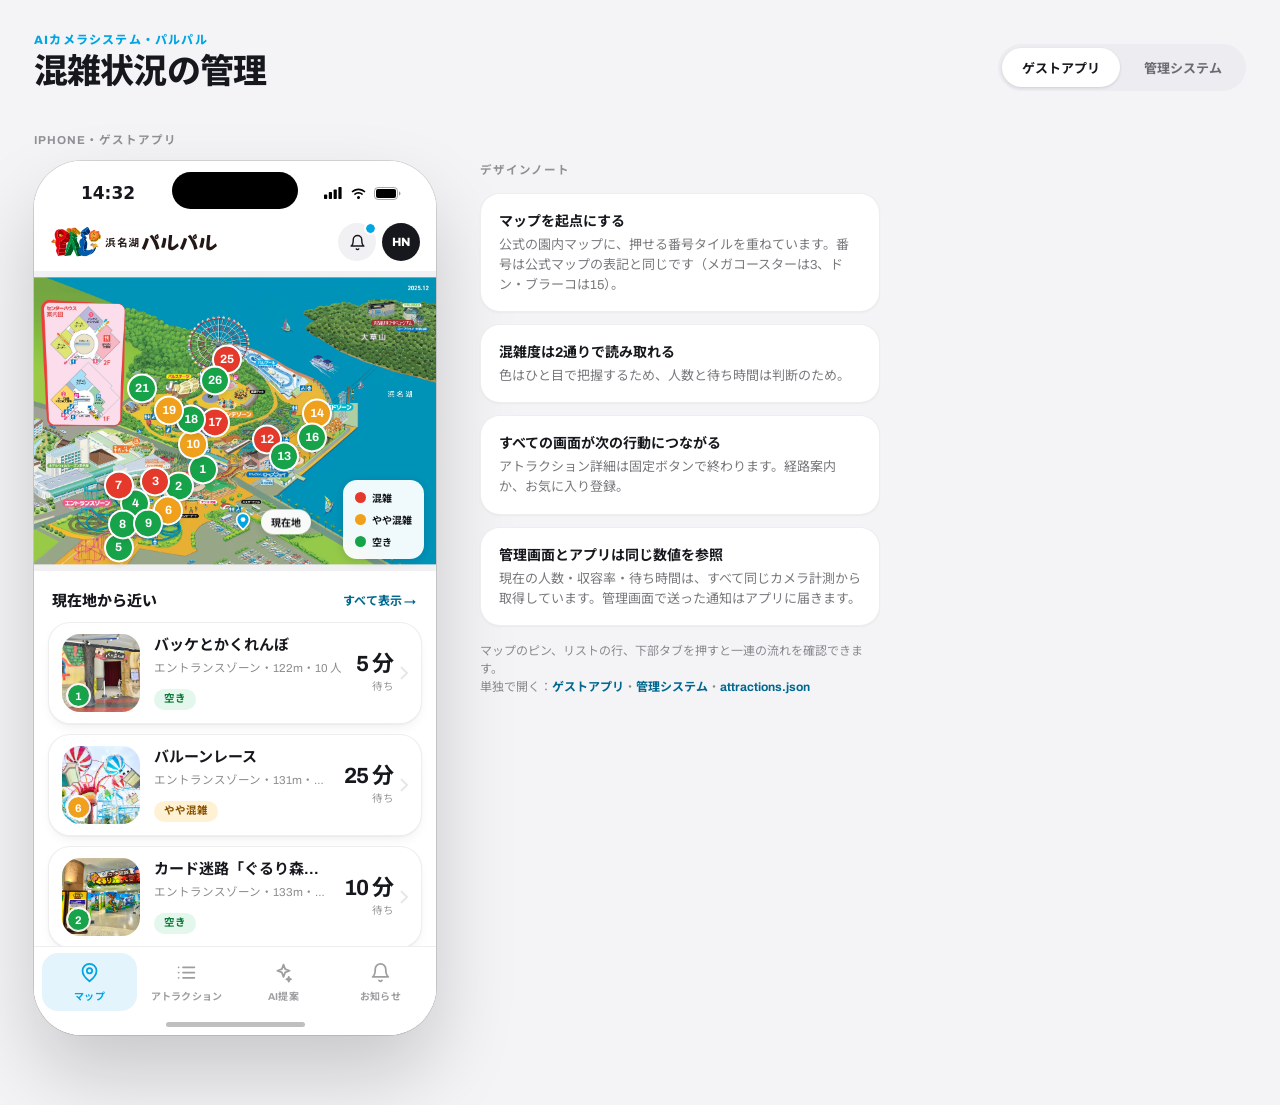
==== index.html @ 5012a734 "ParuParu Park AI: guest app and admin for AI camera crowd management Plain HTML/CSS/JS web app (no b" ====
<!doctype html>
<html lang="ja">
<head>
  <meta charset="utf-8">
  <meta name="viewport" content="width=device-width, initial-scale=1">
  <title>混雑状況の管理</title>
  <link rel="preconnect" href="https://fonts.googleapis.com">
  <link rel="preconnect" href="https://fonts.gstatic.com" crossorigin>
  <link href="https://fonts.googleapis.com/css2?family=Archivo:wght@400;600;700;800&family=Noto+Sans+JP:wght@400;700;800&display=swap" rel="stylesheet">
  <link rel="stylesheet" href="css/base.css">
  <style>
    body { background: var(--canvas); }
    .canvas { min-height: 100vh; padding: 30px 34px 70px; }
    .hd { display: flex; align-items: flex-end; justify-content: space-between; gap: 24px; padding-bottom: 6px; flex-wrap: wrap; }
    .hd .ey { font-size: 12px; font-weight: 800; letter-spacing: .1em; text-transform: uppercase; color: var(--acc); }
    .hd h1 { font-size: 34px; font-weight: 800; letter-spacing: -.025em; line-height: 1.08; margin: 7px 0 0; }
    .toggle { display: flex; gap: 4px; padding: 4px; background: #ececf1; border-radius: 999px; }
    .toggle button { border-radius: 999px; padding: 10px 20px; font-weight: 700; font-size: 13px; color: var(--m60); }
    .toggle button.on { background: #fff; color: var(--ink); box-shadow: 0 1px 3px rgba(22,24,29,.14); }
    .app { display: flex; gap: 44px; padding-top: 34px; align-items: flex-start; flex-wrap: wrap; }
    .cap { font-size: 11.5px; font-weight: 700; letter-spacing: .09em; text-transform: uppercase; color: var(--m45); }
    .device { width: 402px; height: 874px; border-radius: 48px; overflow: hidden; background: #fff; box-shadow: 0 40px 80px rgba(0,0,0,.18), 0 0 0 1px rgba(0,0,0,.12); margin-top: 14px; }
    .device iframe { border: 0; width: 100%; height: 100%; display: block; }
    .notes { flex: 1; min-width: 280px; max-width: 400px; padding-top: 30px; }
    .note { padding: 16px 18px; margin-top: 12px; background: #fff; border: 1px solid var(--div2); border-radius: 20px; box-shadow: 0 1px 2px rgba(22,24,29,.04); }
    .note b { font-size: 14px; font-weight: 700; display: block; }
    .note p { font-size: 13px; line-height: 1.55; color: rgba(22,24,29,.58); margin: 5px 0 0; text-wrap: pretty; }
    .hint { font-size: 12px; color: rgba(22,24,29,.48); margin-top: 16px; line-height: 1.5; }
    .hint a { font-weight: 700; color: var(--acc-ink); }
    .admin { padding-top: 34px; }
    .admin .frame { background: #fff; max-width: 1400px; border-radius: 26px; overflow: hidden; box-shadow: 0 1px 2px rgba(22,24,29,.05), 0 18px 50px -18px rgba(22,24,29,.22); height: calc(100vh - 170px); min-height: 700px; }
    .admin iframe { border: 0; width: 100%; height: 100%; display: block; }
    [hidden] { display: none !important; }
    @media (max-width: 520px) { .canvas { padding: 20px 16px 40px; } .device { width: 100%; height: 780px; border-radius: 36px; } }
  </style>
</head>
<body>
  <div class="canvas">
    <div class="hd">
      <div><div class="ey">AIカメラシステム・パルパル</div><h1>混雑状況の管理</h1></div>
      <div class="toggle" role="tablist">
        <button id="tApp" class="on" role="tab">ゲストアプリ</button>
        <button id="tAdmin" role="tab">管理システム</button>
      </div>
    </div>

    <section class="app" id="app">
      <div>
        <div class="cap">iPhone・ゲストアプリ</div>
        <div class="device"><iframe src="guest.html?embed" title="ゲストアプリ"></iframe></div>
      </div>
      <div class="notes">
        <div class="cap" style="padding-bottom:4px">デザインノート</div>
        <div class="note"><b>マップを起点にする</b><p>公式の園内マップに、押せる番号タイルを重ねています。番号は公式マップの表記と同じです（メガコースターは3、ドン・ブラーコは15）。</p></div>
        <div class="note"><b>混雑度は2通りで読み取れる</b><p>色はひと目で把握するため、人数と待ち時間は判断のため。</p></div>
        <div class="note"><b>すべての画面が次の行動につながる</b><p>アトラクション詳細は固定ボタンで終わります。経路案内か、お気に入り登録。</p></div>
        <div class="note"><b>管理画面とアプリは同じ数値を参照</b><p>現在の人数・収容率・待ち時間は、すべて同じカメラ計測から取得しています。管理画面で送った通知はアプリに届きます。</p></div>
        <div class="hint">マップのピン、リストの行、下部タブを押すと一連の流れを確認できます。<br>
          単独で開く：<a href="guest.html">ゲストアプリ</a>・<a href="admin.html">管理システム</a>・<a href="data/attractions.json">attractions.json</a></div>
      </div>
    </section>

    <section class="admin" id="admin" hidden>
      <div class="frame"><iframe id="adminFrame" title="管理システム" data-src="admin.html"></iframe></div>
    </section>
  </div>
  <script>
    (function () {
      const tApp = document.getElementById('tApp'), tAdmin = document.getElementById('tAdmin');
      const app = document.getElementById('app'), admin = document.getElementById('admin'), f = document.getElementById('adminFrame');
      function show(mode) {
        const isApp = mode !== 'admin';
        tApp.classList.toggle('on', isApp); tAdmin.classList.toggle('on', !isApp);
        app.hidden = !isApp; admin.hidden = isApp;
        if (!isApp && !f.src) f.src = f.dataset.src;
        try { localStorage.setItem('pp.canvasMode', mode); } catch (e) {}
      }
      tApp.onclick = () => show('app'); tAdmin.onclick = () => show('admin');
      let m = 'app'; try { m = localStorage.getItem('pp.canvasMode') || 'app'; } catch (e) {}
      show(location.hash === '#admin' ? 'admin' : m);
    })();
  </script>
</body>
</html>
---- css/base.css ----
/* Design tokens — values taken from the "ParuParu Park AI v2 JP" mockup */
:root {
  --ink: #16181d;
  --ground: #ffffff;
  --surf: #f1f1f4;          /* chips, inputs, secondary buttons */
  --surf-2: #fafafc;        /* cards, sidebar */
  --surf-3: #f7f7fa;        /* spec tiles, tip boxes */
  --canvas: #f4f4f7;
  --acc: #00a5e3;
  --acc-hover: #008fc9;
  --acc-ink: #00688f;
  --acc-soft: #e4f4fc;
  --acc-tint: #eaf7fd;
  --div: rgba(22,24,29,.1);
  --div2: rgba(22,24,29,.07);
  --m72: rgba(22,24,29,.72);
  --m60: rgba(22,24,29,.6);
  --m52: rgba(22,24,29,.52);
  --m45: rgba(22,24,29,.45);

  --hot: #e5392b;  --hot-d: #a81d0c;  --hot-bg: #ffe9e4;  --hot-tint: #fff4f1;  --hot-line: rgba(229,57,43,.2);
  --mid: #f0a01a;  --mid-bg: #fff2d4; --mid-ink: #8a5200;
  --free: #17a34a; --free-bg: #e4f7ec; --free-ink: #0d7a3c;
  --maint: #c2c2cd; --maint-bg: #ededf2;

  --font: Archivo, "Noto Sans JP", "Hiragino Sans", "Hiragino Kaku Gothic ProN", "Yu Gothic", Meiryo, system-ui, sans-serif;
  --mono: ui-monospace, Menlo, Consolas, "IBM Plex Mono", monospace;
}
* { box-sizing: border-box; }
html, body { margin: 0; }
body { font-family: var(--font); color: var(--ink); background: var(--ground); -webkit-font-smoothing: antialiased; }
button { font: inherit; color: inherit; cursor: pointer; border: 0; background: none; padding: 0; transition: background .16s ease, color .16s ease, box-shadow .16s ease, transform .12s ease; }
button:active { transform: scale(.965); }
input, textarea, select { font: inherit; color: inherit; outline: none; transition: border-color .16s ease, box-shadow .16s ease; }
input:focus, textarea:focus { border-color: var(--acc) !important; box-shadow: 0 0 0 3px rgba(0,165,227,.16); }
a { color: var(--acc); text-decoration: none; }
::selection { background: rgba(0,165,227,.2); }
::-webkit-scrollbar { width: 9px; height: 9px; }
::-webkit-scrollbar-thumb { background: rgba(22,24,29,.16); border-radius: 9px; }
::-webkit-scrollbar-track { background: transparent; }
@keyframes scIn { from { opacity: 0; transform: translateY(8px); } to { opacity: 1; transform: none; } }
@keyframes scSpin { to { transform: rotate(360deg); } }
.scIn { animation: scIn .32s cubic-bezier(.22,.8,.28,1) both; }
.ic { flex: none; display: block; }
.mono { font-family: var(--mono); }

/* level pills (mockup: pill(k, small)) */
.pill { display: inline-flex; align-items: center; font-size: 12.5px; font-weight: 700; letter-spacing: .005em; padding: 6px 13px; line-height: 1.2; border-radius: 999px; white-space: nowrap; }
.pill.sm { font-size: 10.5px; padding: 4px 10px; }
.k-busy { background: var(--hot-bg); color: var(--hot-d); }
.k-mid { background: var(--mid-bg); color: var(--mid-ink); }
.k-free { background: var(--free-bg); color: var(--free-ink); }
.k-maint { background: var(--maint-bg); color: rgba(22,24,29,.5); }
.k-nocam { background: #f3f3f7; color: rgba(22,24,29,.45); }
/* level fills (map pins, number chips) */
.f-busy { background: var(--hot); } .f-mid { background: var(--mid); } .f-free { background: var(--free); }
.f-maint { background: var(--maint); } .f-nocam { background: #d8d8e0; }

/* hour bars */
.bars { display: flex; align-items: flex-end; gap: 8px; border-bottom: 1px solid var(--div2); }
.bars > div { flex: 1; display: flex; flex-direction: column; justify-content: flex-end; height: 100%; }
.bars i { display: block; border-radius: 7px 7px 3px 3px; transition: height .4s cubic-bezier(.22,.8,.28,1); background: rgba(22,24,29,.12); }
.bars i.hi { background: rgba(22,24,29,.3); }
.bars i.now { background: linear-gradient(180deg, var(--hot) 0%, #ff8368 100%); }
.bars i.off { background: repeating-linear-gradient(45deg, #ececf1 0 4px, #e2e2e9 4px 8px); }
.bars-x { display: flex; justify-content: space-between; font-size: 10px; font-weight: 600; color: var(--m52); margin-top: 5px; }

/* labels */
.eyebrow { font-size: 11px; font-weight: 800; letter-spacing: .08em; text-transform: uppercase; color: var(--m52); }

/* toast */
.toast-wrap { position: fixed; left: 50%; bottom: 28px; transform: translateX(-50%); z-index: 1000; display: flex; flex-direction: column; gap: 8px; align-items: center; pointer-events: none; }
.toast { background: var(--ink); color: #fff; padding: 11px 18px; border-radius: 14px; font-size: 13px; font-weight: 700; box-shadow: 0 12px 34px -10px rgba(22,24,29,.5); animation: scIn .25s ease; max-width: min(90vw, 520px); text-align: center; overflow-wrap: anywhere; }
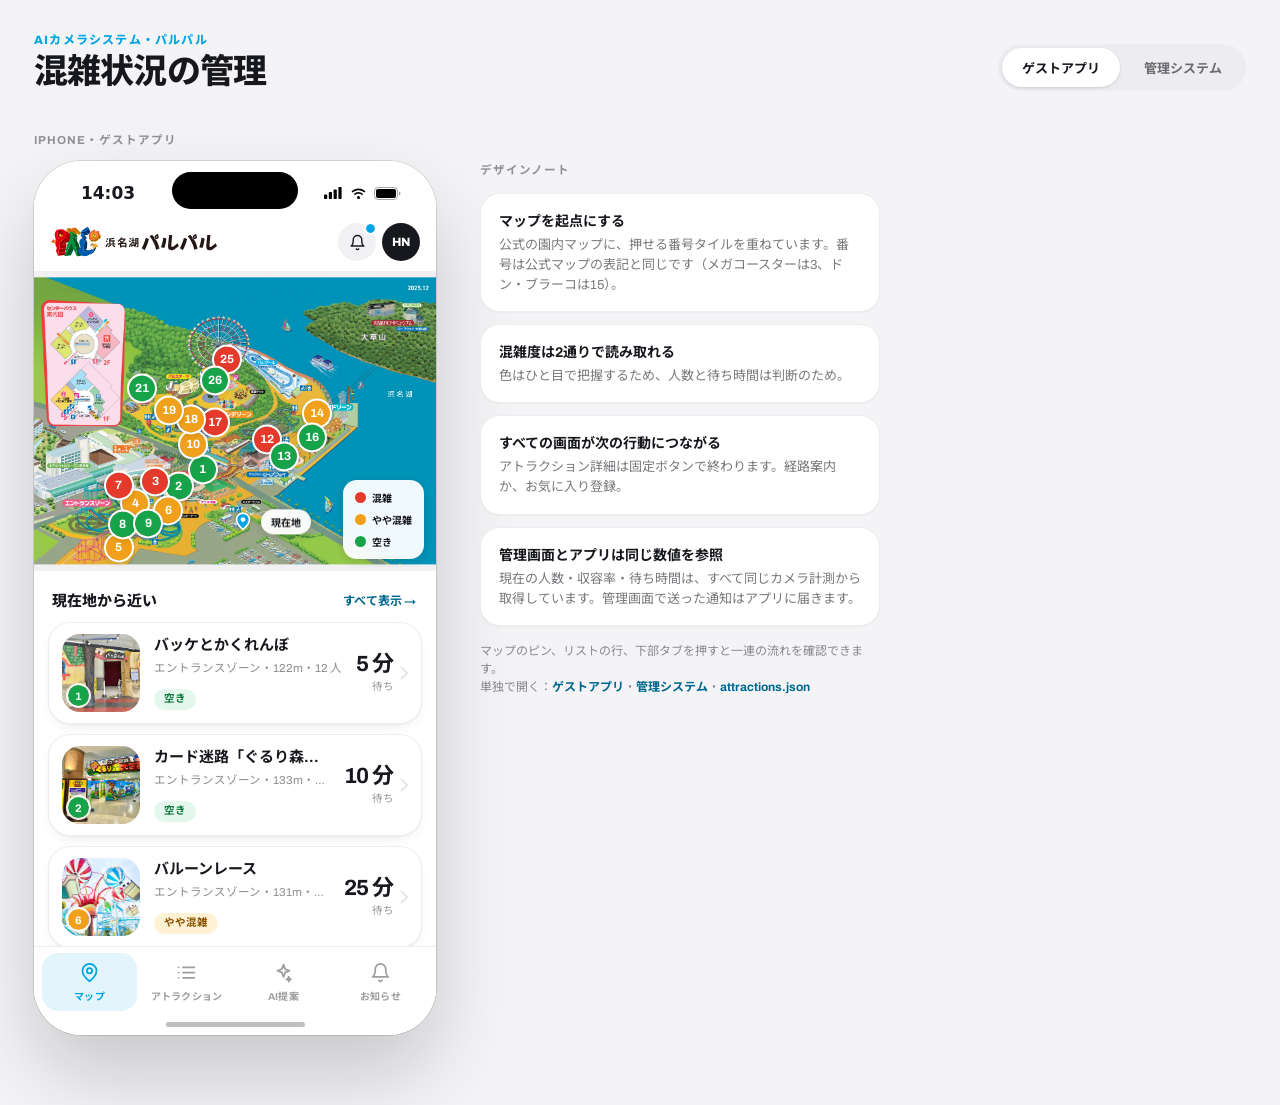
==== commit c2019d11: "Add ?v= version to JS/CSS links so browsers load updates at once GitHub Pages lets browsers cache fi" ====
--- a/index.html
+++ b/index.html
@@ -7,7 +7,7 @@
   <link rel="preconnect" href="https://fonts.googleapis.com">
   <link rel="preconnect" href="https://fonts.gstatic.com" crossorigin>
   <link href="https://fonts.googleapis.com/css2?family=Archivo:wght@400;600;700;800&family=Noto+Sans+JP:wght@400;700;800&display=swap" rel="stylesheet">
-  <link rel="stylesheet" href="css/base.css">
+  <link rel="stylesheet" href="css/base.css?v=20261001">
   <style>
     body { background: var(--canvas); }
     .canvas { min-height: 100vh; padding: 30px 34px 70px; }
